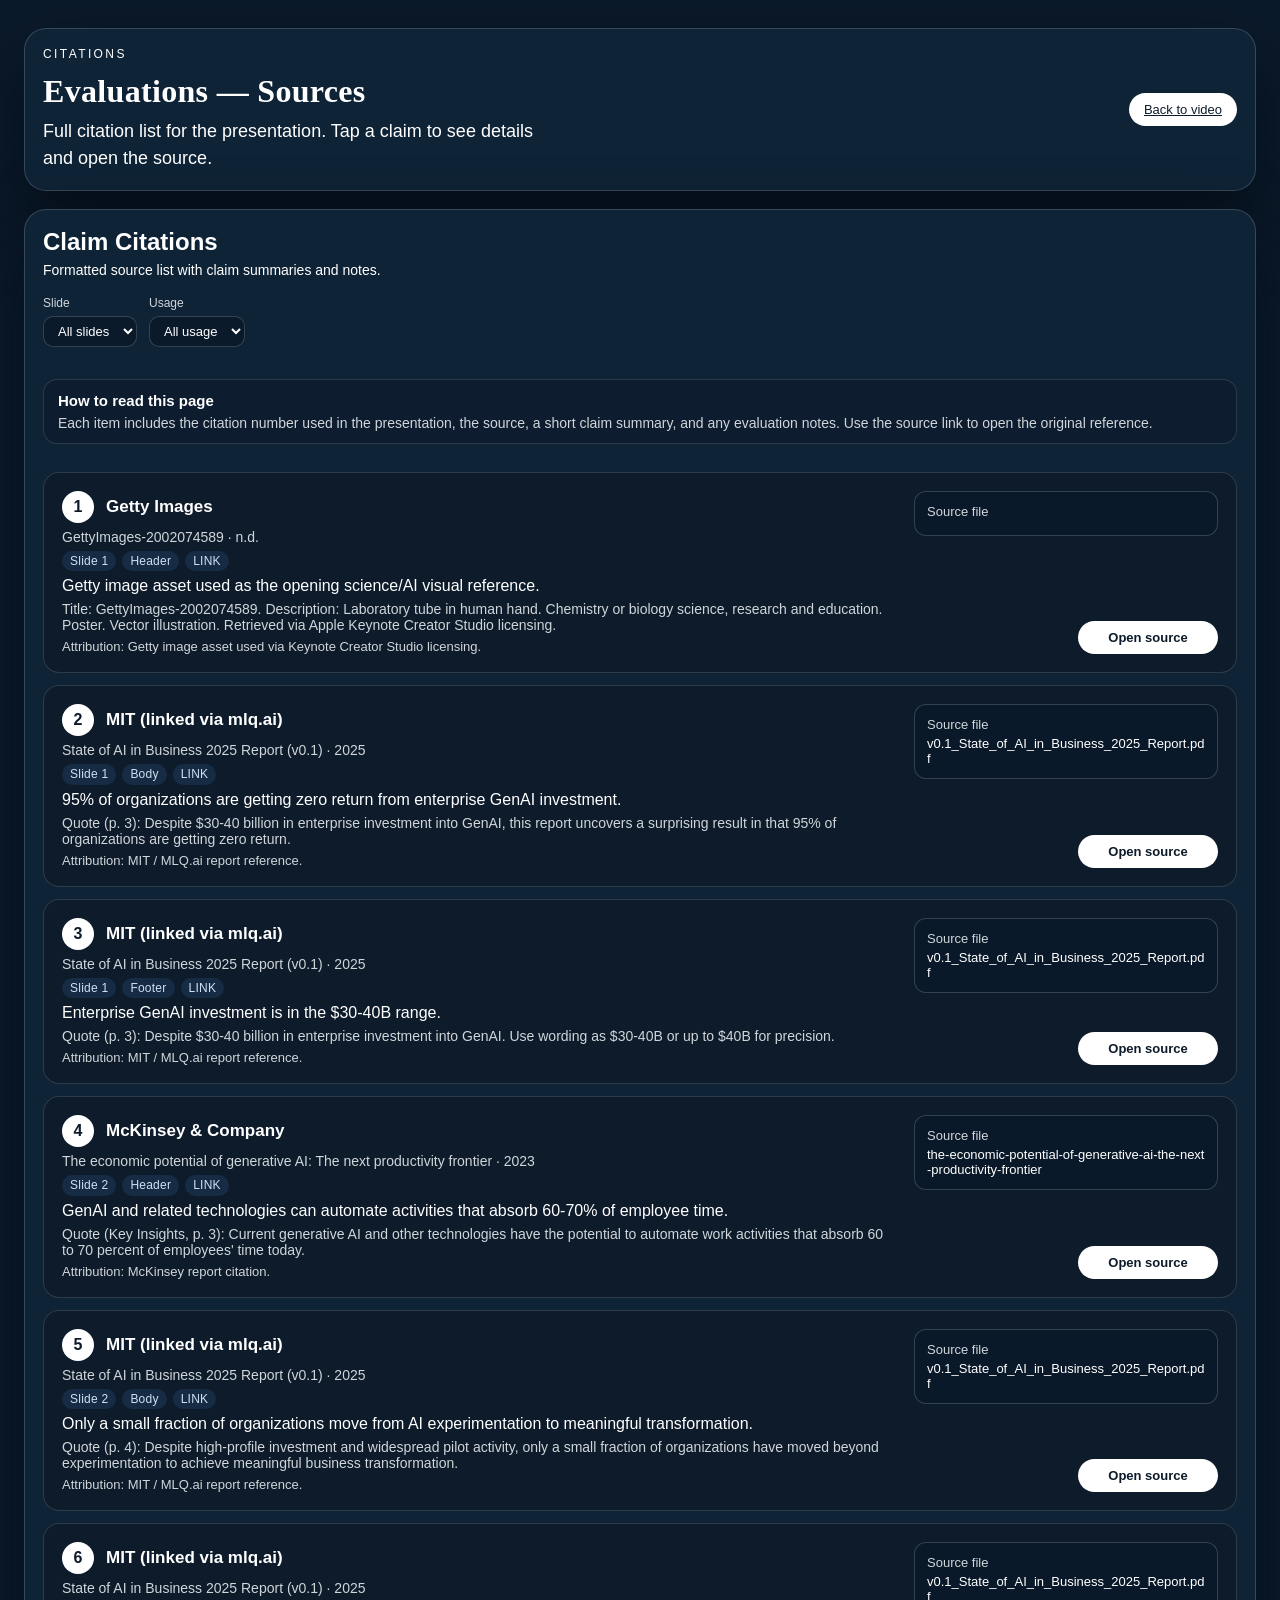
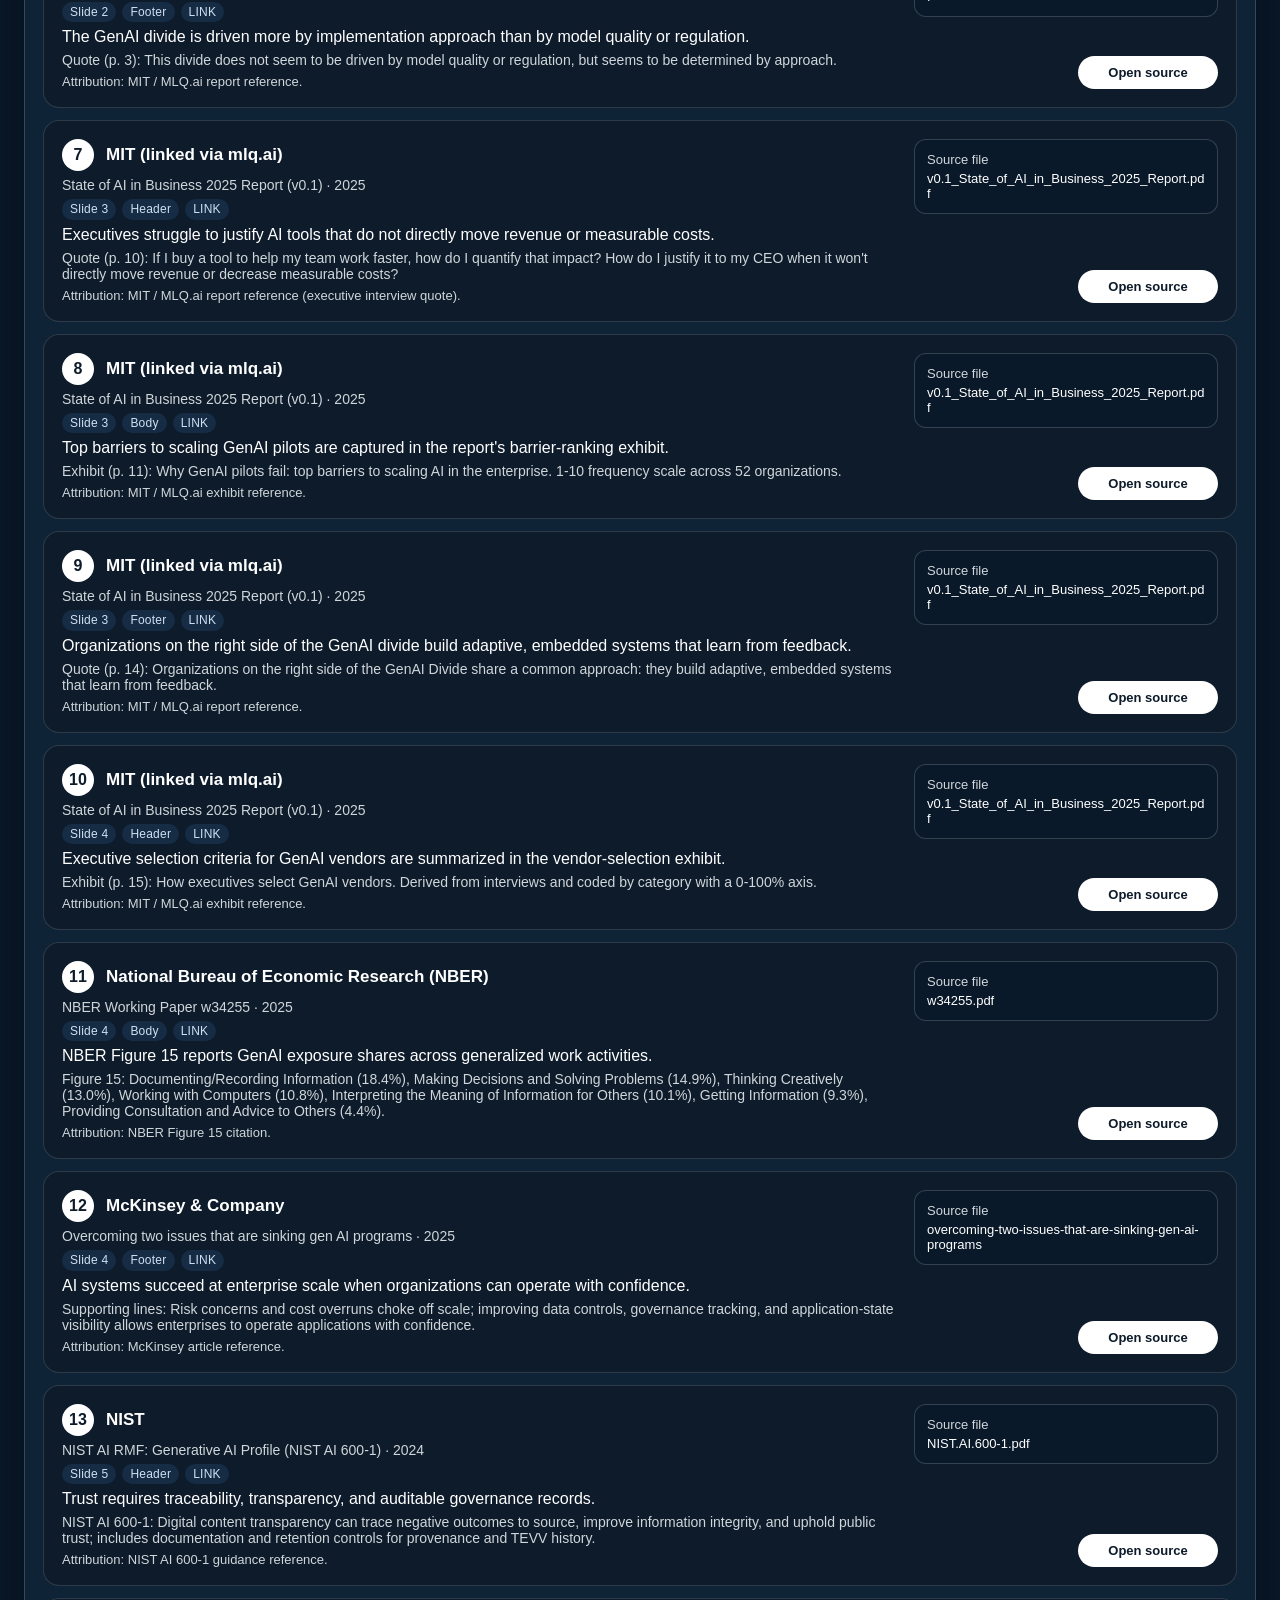
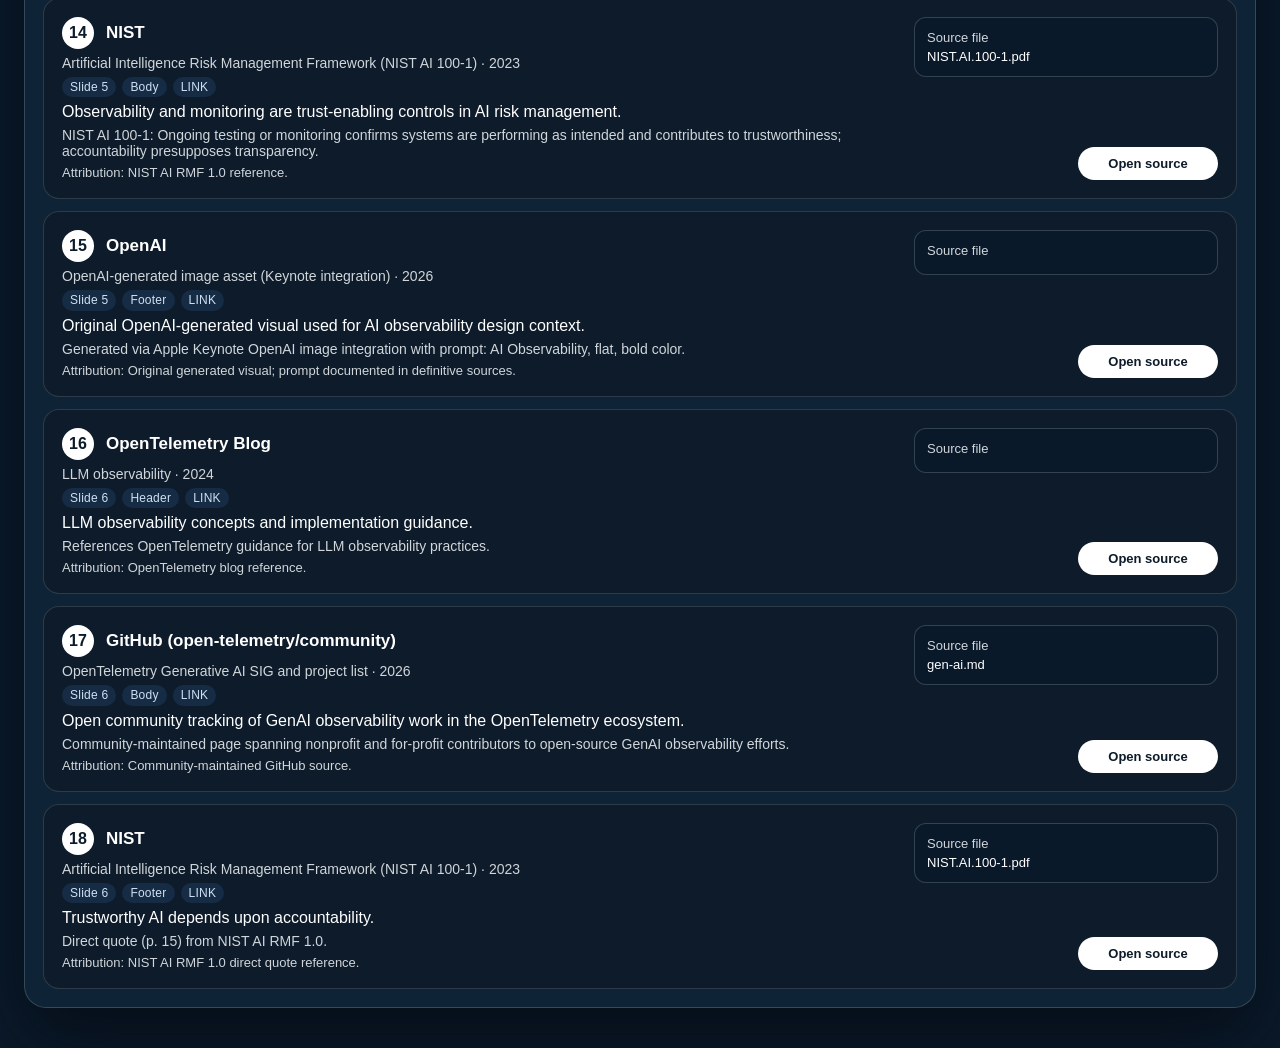
==== citations.html @ cf355430 "first commit" ====
<!doctype html>
<html lang="en">
  <head>
    <meta charset="utf-8" />
    <meta name="viewport" content="width=device-width, initial-scale=1" />
    <title>Evaluations Citations — Sources</title>
    <link rel="stylesheet" href="styles.css" />
  </head>
  <body>
    <div class="page">
      <header class="hero card">
        <div>
          <p class="eyebrow">Citations</p>
          <h1>Evaluations — Sources</h1>
          <p class="lead">
            Full citation list for the presentation. Tap a claim to see details and open
            the source.
          </p>
        </div>
        <div class="hero-meta">
          <a class="pill" href="index.html">Back to video</a>
        </div>
      </header>

      <main class="content">
        <section class="citations citations-page card" style="grid-column: 1 / -1;">
          <div class="citations-header citations-page-header">
            <h2>Claim Citations</h2>
            <p class="subtle">Formatted source list with claim summaries and notes.</p>
          </div>
          <div class="citation-filters" id="citation-filters">
            <label class="filter-field">
              <span>Slide</span>
              <select id="filter-slide">
                <option value="all">All slides</option>
              </select>
            </label>
            <label class="filter-field">
              <span>Usage</span>
              <select id="filter-usage">
                <option value="all">All usage</option>
              </select>
            </label>
          </div>
          <div class="citation-description citations-page-description">
            <h3>How to read this page</h3>
            <p>
              Each item includes the citation number used in the presentation, the source,
              a short claim summary, and any evaluation notes. Use the source link to
              open the original reference.
            </p>
          </div>
          <ul class="citation-simple citations-page-list" id="citation-simple"></ul>
        </section>
      </main>
    </div>

    <script src="citations-data.js"></script>
    <script src="script.js"></script>
  </body>
</html>
---- styles.css ----
:root {
  color-scheme: only light;
  --ink-black: #0d1b2a;
  --steel-blue: #4482c5;
  --ash-grey: #adbabd;
  --blaze-orange: #f75c03;
  --bg: #0b1a2b;
  --panel: #0f2336;
  --ink: var(--ink-black);
  --text: #ffffff;
  --muted: #d0d6da;
  --accent: var(--blaze-orange);
  --stroke: rgba(173, 186, 189, 0.25);
  --shadow: 0 30px 70px rgba(3, 8, 14, 0.65);
  --radius: 22px;
}

* {
  box-sizing: border-box;
}

html {
  scroll-behavior: smooth;
}

body {
  margin: 0;
  font-family: "SF Pro Text", "SF Pro Display", "Helvetica Neue", Arial, sans-serif;
  color: var(--text);
  background: var(--bg);
  min-height: 100vh;
}

.page {
  max-width: 100%;
  margin: 0 auto;
  padding: 28px 24px 40px;
}

.card {
  background: var(--panel);
  border-radius: var(--radius);
  border: 1px solid var(--stroke);
  box-shadow: var(--shadow);
  padding: 18px;
  animation: rise 0.7s ease both;
}

.site-header {
  display: flex;
  align-items: center;
  justify-content: space-between;
  gap: 16px;
  margin-bottom: 18px;
}

.header-actions {
  display: flex;
  gap: 12px;
  flex-wrap: wrap;
}

.card,
.card h1,
.card h2,
.card h3,
.card p {
  color: var(--text);
}

.hero {
  display: flex;
  align-items: center;
  justify-content: space-between;
  gap: 24px;
}

.eyebrow {
  text-transform: uppercase;
  letter-spacing: 0.2em;
  font-size: 12px;
  margin: 0 0 12px;
  color: var(--muted);
}

h1 {
  font-family: "Hoefler Text", "Hoefler", "Times New Roman", serif;
  font-size: 32px;
  margin: 0 0 8px;
  letter-spacing: 0.01em;
}

.lead {
  font-size: 18px;
  line-height: 1.5;
  margin: 0;
  max-width: 520px;
}

.hero-meta {
  display: flex;
  flex-direction: column;
  gap: 12px;
  align-items: flex-end;
}

.pill {
  background: #ffffff;
  color: #0d1b2a;
  padding: 8px 14px;
  border-radius: 999px;
  font-size: 13px;
  border: 1px solid rgba(255, 255, 255, 0.7);
}

.content {
  display: grid;
  grid-template-columns: minmax(0, 3fr) minmax(0, 1fr);
  gap: 16px;
  margin-top: 18px;
}

.video-panel {
  display: flex;
  flex-direction: column;
  gap: 12px;
  animation-delay: 0.15s;
  max-height: 80vh;
}

.citations-panel {
  max-height: 80vh;
  overflow: hidden;
  min-height: 0;
}

.video-header {
  display: flex;
  align-items: baseline;
  justify-content: space-between;
}

.video-wrap {
  border-radius: 18px;
  overflow: hidden;
  border: 1px solid var(--stroke);
  background: #0b1624;
}

video {
  width: 100%;
  display: block;
  background: #0b1624;
  max-height: 80vh;
}

.hint {
  margin: 0;
  font-size: 14px;
  color: var(--muted);
}

.mono {
  font-family: "SFMono-Regular", "SF Pro Text", "JetBrains Mono", "Fira Code", monospace;
  background: rgba(173, 186, 189, 0.18);
  padding: 2px 6px;
  border-radius: 6px;
}

.citations {
  display: flex;
  flex-direction: column;
  gap: 12px;
  animation-delay: 0.25s;
}

.citations-header h2 {
  margin: 0 0 6px;
}

.subtle {
  margin: 0;
  color: var(--muted);
  font-size: 14px;
}

.citation-list {
  list-style: none;
  padding: 0;
  margin: 0;
  display: grid;
  gap: 8px;
}

.citations-panel .citation-list {
  flex: 1;
  min-height: 0;
  overflow-y: auto;
  padding-right: 6px;
}

.citations-page-list.citation-simple {
  list-style: none;
  padding: 0;
  margin: 0;
  display: grid;
  gap: 12px;
}

.citations-page-description.citation-description {
  margin: 8px 0 16px;
  padding: 12px 14px;
  border-radius: 14px;
  border: 1px solid rgba(173, 186, 189, 0.18);
  background: rgba(13, 27, 42, 0.55);
}

.citations-page .citation-filters {
  display: flex;
  gap: 12px;
  flex-wrap: wrap;
  margin: 6px 0 12px;
}

.citations-page .filter-field {
  display: grid;
  gap: 6px;
  font-size: 12px;
  color: var(--muted);
}

.citations-page .filter-field select {
  background: rgba(11, 26, 43, 0.9);
  border: 1px solid var(--stroke);
  border-radius: 10px;
  color: var(--text);
  padding: 6px 10px;
  font-size: 13px;
}

.citations-page .simple-empty {
  padding: 12px 0;
  color: var(--muted);
  font-size: 13px;
}

.citations-page-description.citation-description h3 {
  margin: 0 0 6px;
  font-size: 15px;
}

.citations-page-description.citation-description p {
  margin: 0;
  font-size: 14px;
  color: var(--muted);
}

.citations-page .simple-card {
  background: rgba(13, 27, 42, 0.85);
  border: 1px solid rgba(173, 186, 189, 0.2);
  border-radius: 16px;
  padding: 18px;
  display: grid;
  grid-template-columns: minmax(0, 2fr) minmax(0, 1fr);
  gap: 16px;
  align-items: start;
}

.citations-page .simple-card--focus {
  border-color: #ffffff;
  box-shadow: 0 0 0 2px rgba(255, 255, 255, 0.15), 0 12px 30px rgba(3, 8, 14, 0.6);
}

.citations-page .simple-card--link {
  grid-template-columns: minmax(0, 2.2fr) minmax(0, 0.8fr);
}

.citations-page .simple-card--image {
  grid-template-columns: minmax(0, 2fr) minmax(0, 1fr);
}

.citations-page .simple-header {
  display: grid;
  grid-template-columns: auto auto 1fr;
  gap: 12px;
  align-items: center;
}

.citations-page .simple-logo {
  width: 30px;
  height: 30px;
  border-radius: 8px;
  background: rgba(255, 255, 255, 0.08);
  padding: 4px;
  object-fit: contain;
}

.citations-page .simple-number {
  width: 32px;
  height: 32px;
  border-radius: 50%;
  background: #ffffff;
  color: #0d1b2a;
  display: grid;
  place-items: center;
  font-weight: 600;
}

.citations-page .simple-source-name {
  font-size: 17px;
  font-weight: 600;
  color: var(--text);
}

.citations-page .simple-title {
  font-size: 14px;
  color: var(--muted);
}

.citations-page .simple-claim {
  margin: 0;
  font-size: 16px;
  color: var(--text);
}

.citations-page .simple-info {
  display: grid;
  gap: 6px;
  align-content: start;
}

.citations-page .simple-notes {
  margin: 0;
  font-size: 14px;
  color: var(--muted);
}

.citations-page .simple-subtitle {
  margin: 0;
  font-size: 14px;
  color: var(--muted);
}

.citations-page .simple-meta-row {
  display: flex;
  flex-wrap: wrap;
  gap: 6px;
  align-items: center;
}

.citations-page .simple-chip {
  padding: 3px 8px;
  border-radius: 999px;
  background: rgba(68, 130, 197, 0.16);
  color: #cfe0f3;
  font-size: 12px;
  letter-spacing: 0.02em;
  line-height: 1.2;
  white-space: nowrap;
  align-self: flex-start;
}

.citations-page .simple-attribution {
  margin: 0;
  font-size: 13px;
  color: var(--muted);
}

.citations-page .simple-image {
  width: 100%;
  aspect-ratio: 4 / 3;
  object-fit: cover;
  border-radius: 12px;
  border: 1px solid var(--stroke);
  display: block;
  background: rgba(11, 26, 43, 0.8);
}

.citations-page .simple-aside {
  display: flex;
  flex-direction: column;
  gap: 10px;
  height: 100%;
}

.citations-page .simple-file {
  border: 1px solid var(--stroke);
  border-radius: 12px;
  padding: 12px;
  background: rgba(11, 26, 43, 0.9);
  font-size: 13px;
  color: var(--muted);
}

.citations-page .simple-file-name {
  font-size: 13px;
  color: var(--text);
  margin-top: 4px;
  word-break: break-all;
}

.citations-page .simple-link {
  display: inline-flex;
  align-items: center;
  justify-content: center;
  gap: 6px;
  padding: 8px 14px;
  border-radius: 999px;
  background: #ffffff;
  border: 1px solid rgba(255, 255, 255, 0.7);
  color: #0d1b2a;
  font-size: 13px;
  font-weight: 600;
  text-decoration: none;
  width: 140px;
  align-self: flex-end;
  margin-top: auto;
}

.citations-page .simple-link:hover {
  border-color: rgba(247, 92, 3, 0.6);
}

@media (max-width: 900px) {
  .citations-page .simple-card {
    grid-template-columns: 1fr;
  }
}

.citation-cards {
  display: grid;
  grid-template-columns: repeat(auto-fit, minmax(240px, 1fr));
  gap: 12px;
  margin-top: 8px;
}

.citation-card {
  background: rgba(13, 27, 42, 0.9);
  border: 1px solid var(--stroke);
  border-radius: 16px;
  padding: 12px;
  display: grid;
  gap: 8px;
}

.citation-number {
  width: 36px;
  height: 36px;
  border-radius: 10px;
  background: rgba(247, 92, 3, 0.18);
  color: var(--blaze-orange);
  display: grid;
  place-items: center;
  font-weight: 600;
}

.citation-title {
  margin: 0;
  font-size: 16px;
}

.citation-claim {
  margin: 0;
  font-size: 14px;
  color: var(--text);
}

.citation-notes {
  margin: 0;
  font-size: 13px;
  color: var(--muted);
}

.citation-actions {
  display: flex;
  gap: 8px;
  flex-wrap: wrap;
}

.citation-item {
  width: 100%;
  text-align: left;
  border: 1px solid var(--stroke);
  background: rgba(11, 26, 43, 0.95);
  border-radius: 14px;
  padding: 10px 12px;
  cursor: pointer;
  display: grid;
  grid-template-columns: auto 1fr;
  align-items: center;
  gap: 4px;
  transition: transform 0.2s ease, border-color 0.2s ease, background 0.2s ease;
}

.citation-logo {
  width: 28px;
  height: 28px;
  border-radius: 8px;
  background: rgba(255, 255, 255, 0.08);
  padding: 4px;
  object-fit: contain;
}

.citation-meta {
  display: grid;
  gap: 2px;
}

.citation-item:hover,
.citation-item:focus-visible {
  border-color: rgba(68, 130, 197, 0.6);
  background: rgba(68, 130, 197, 0.16);
  transform: translateY(-1px);
}

.citation-item.active {
  border-color: rgba(247, 92, 3, 0.7);
  background: rgba(247, 92, 3, 0.14);
}

.citation-item .time {
  font-size: 12px;
  color: var(--muted);
}

.citation-item .text {
  font-size: 15px;
  font-weight: 600;
  color: var(--text);
}

.citation-detail {
  border-top: 1px solid var(--stroke);
  padding-top: 12px;
  display: grid;
  gap: 12px;
  grid-template-columns: minmax(0, 2fr) minmax(0, 1fr);
}

.citation-detail.has-image {
  align-items: stretch;
}

.citation-detail:not(.has-image) {
  grid-template-columns: 1fr;
}

.detail-content {
  display: grid;
  gap: 6px;
}

.detail-title {
  margin: 0 0 4px;
  font-size: 16px;
  font-weight: 600;
}

.detail-source {
  margin: 0;
  font-family: "Hoefler Text", "Hoefler", "Times New Roman", serif;
  color: var(--muted);
}

.detail-meta {
  margin: 0;
  font-size: 13px;
  color: var(--muted);
}

.detail-notes {
  margin: 0 0 6px;
  font-size: 14px;
}

.detail-attribution {
  margin: 0 0 8px;
  font-size: 13px;
  color: var(--muted);
}

.detail-source-row {
  display: grid;
  grid-template-columns: auto 1fr;
  gap: 10px;
  align-items: center;
  margin: 4px 0 6px;
  color: var(--steel-blue);
}

.detail-source-block {
  display: grid;
  gap: 2px;
}

.detail-logo {
  width: 32px;
  height: 32px;
  border-radius: 10px;
  background: rgba(255, 255, 255, 0.08);
  padding: 5px;
  object-fit: contain;
}

.detail-image-wrap {
  grid-column: 2;
  aspect-ratio: 4 / 3;
  overflow: hidden;
  border-radius: 12px;
  border: 1px solid var(--stroke);
  align-self: start;
}

.detail-image {
  width: 100%;
  height: 100%;
  object-fit: cover;
  object-position: center;
}

.detail-actions {
  display: flex;
  flex-wrap: nowrap;
  gap: 10px;
  align-items: center;
}

.detail-link {
  display: inline-block;
  padding: 5px 10px;
  border-radius: 999px;
  background: #ffffff;
  color: #0d1b2a;
  font-weight: 600;
  font-size: 12px;
  text-decoration: none;
  border: 1px solid rgba(255, 255, 255, 0.6);
}

.detail-link:hover {
  border-color: rgba(247, 92, 3, 0.6);
}

.detail-link-secondary {
  margin-left: 12px;
}

@keyframes rise {
  from {
    opacity: 0;
    transform: translateY(12px);
  }
  to {
    opacity: 1;
    transform: translateY(0);
  }
}

@media (max-width: 900px) {
  .hero {
    flex-direction: column;
    align-items: flex-start;
  }

  .site-header {
    flex-direction: column;
    align-items: flex-start;
  }

  .hero-meta {
    align-items: flex-start;
    flex-direction: row;
    flex-wrap: wrap;
  }

  .content {
    grid-template-columns: 1fr;
  }
}

@media (prefers-reduced-motion: reduce) {
  * {
    animation-duration: 0.01ms !important;
    animation-iteration-count: 1 !important;
    transition: none !important;
  }
}
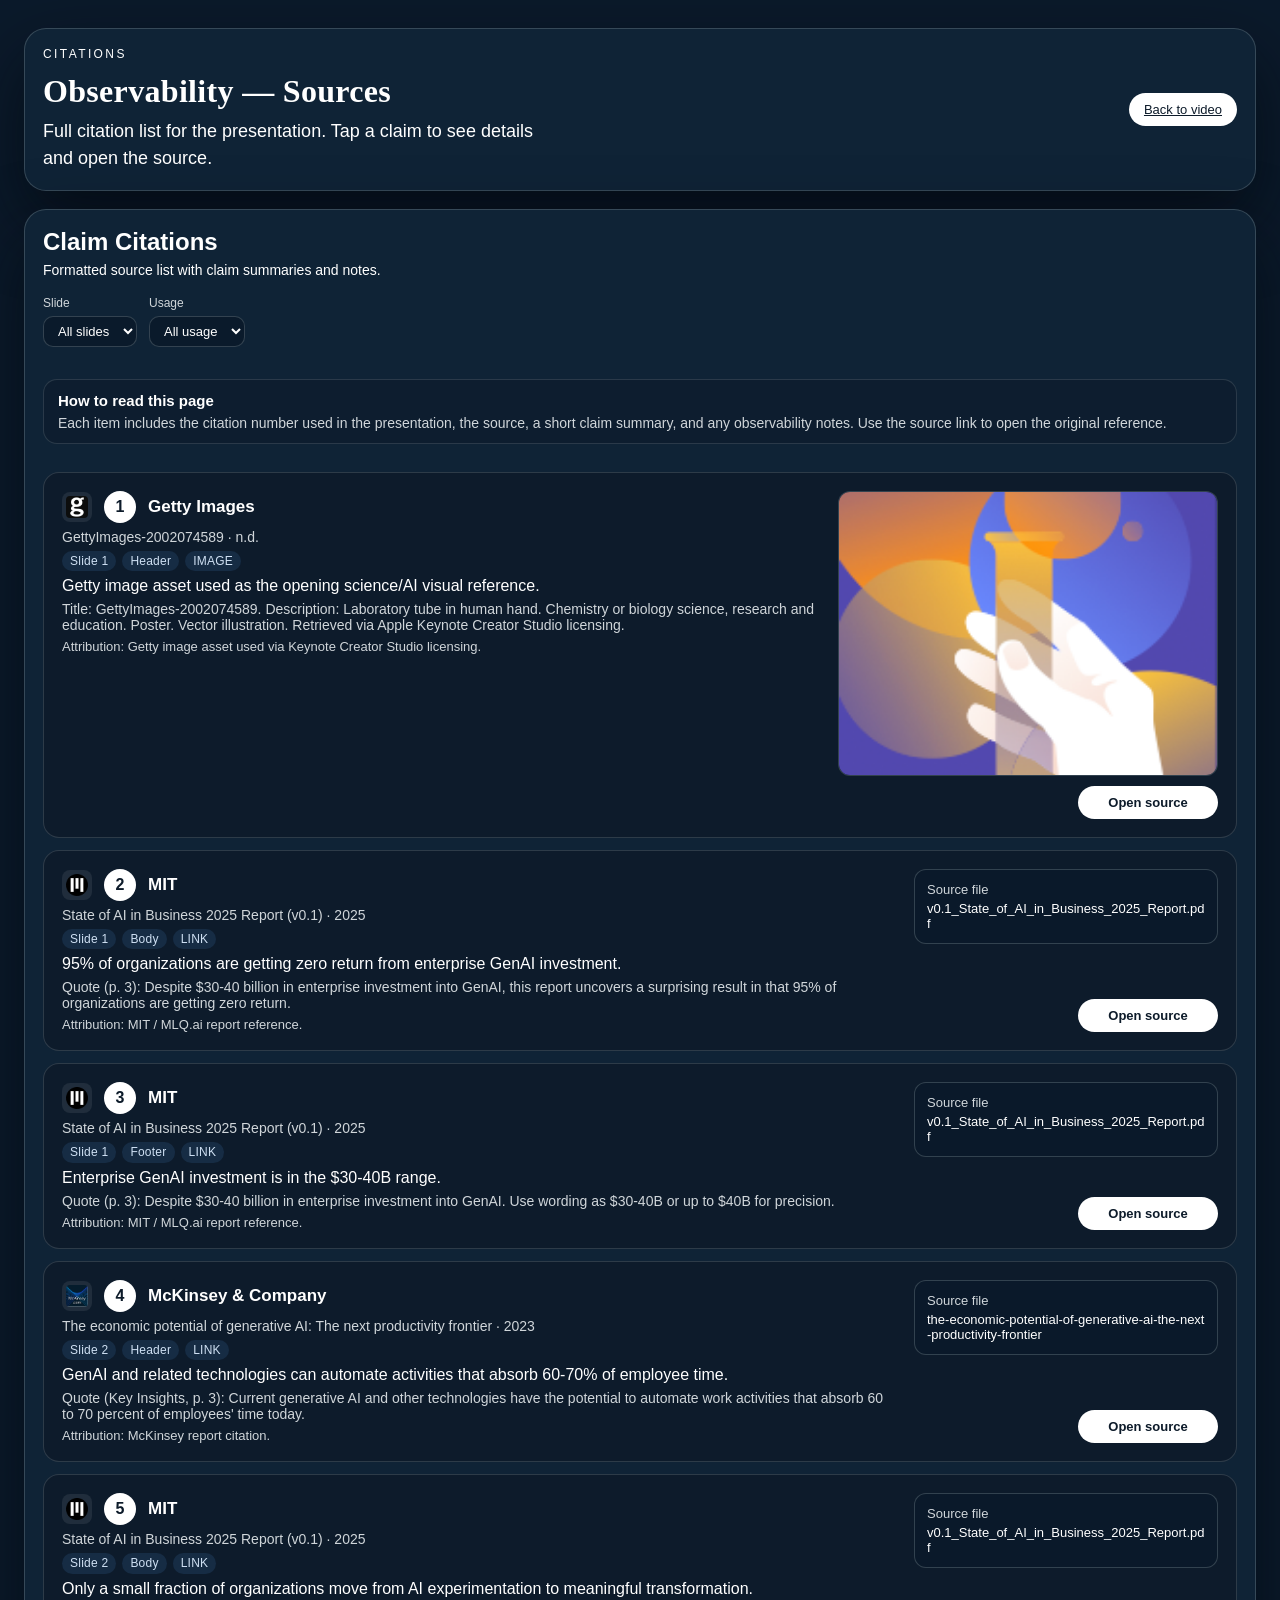
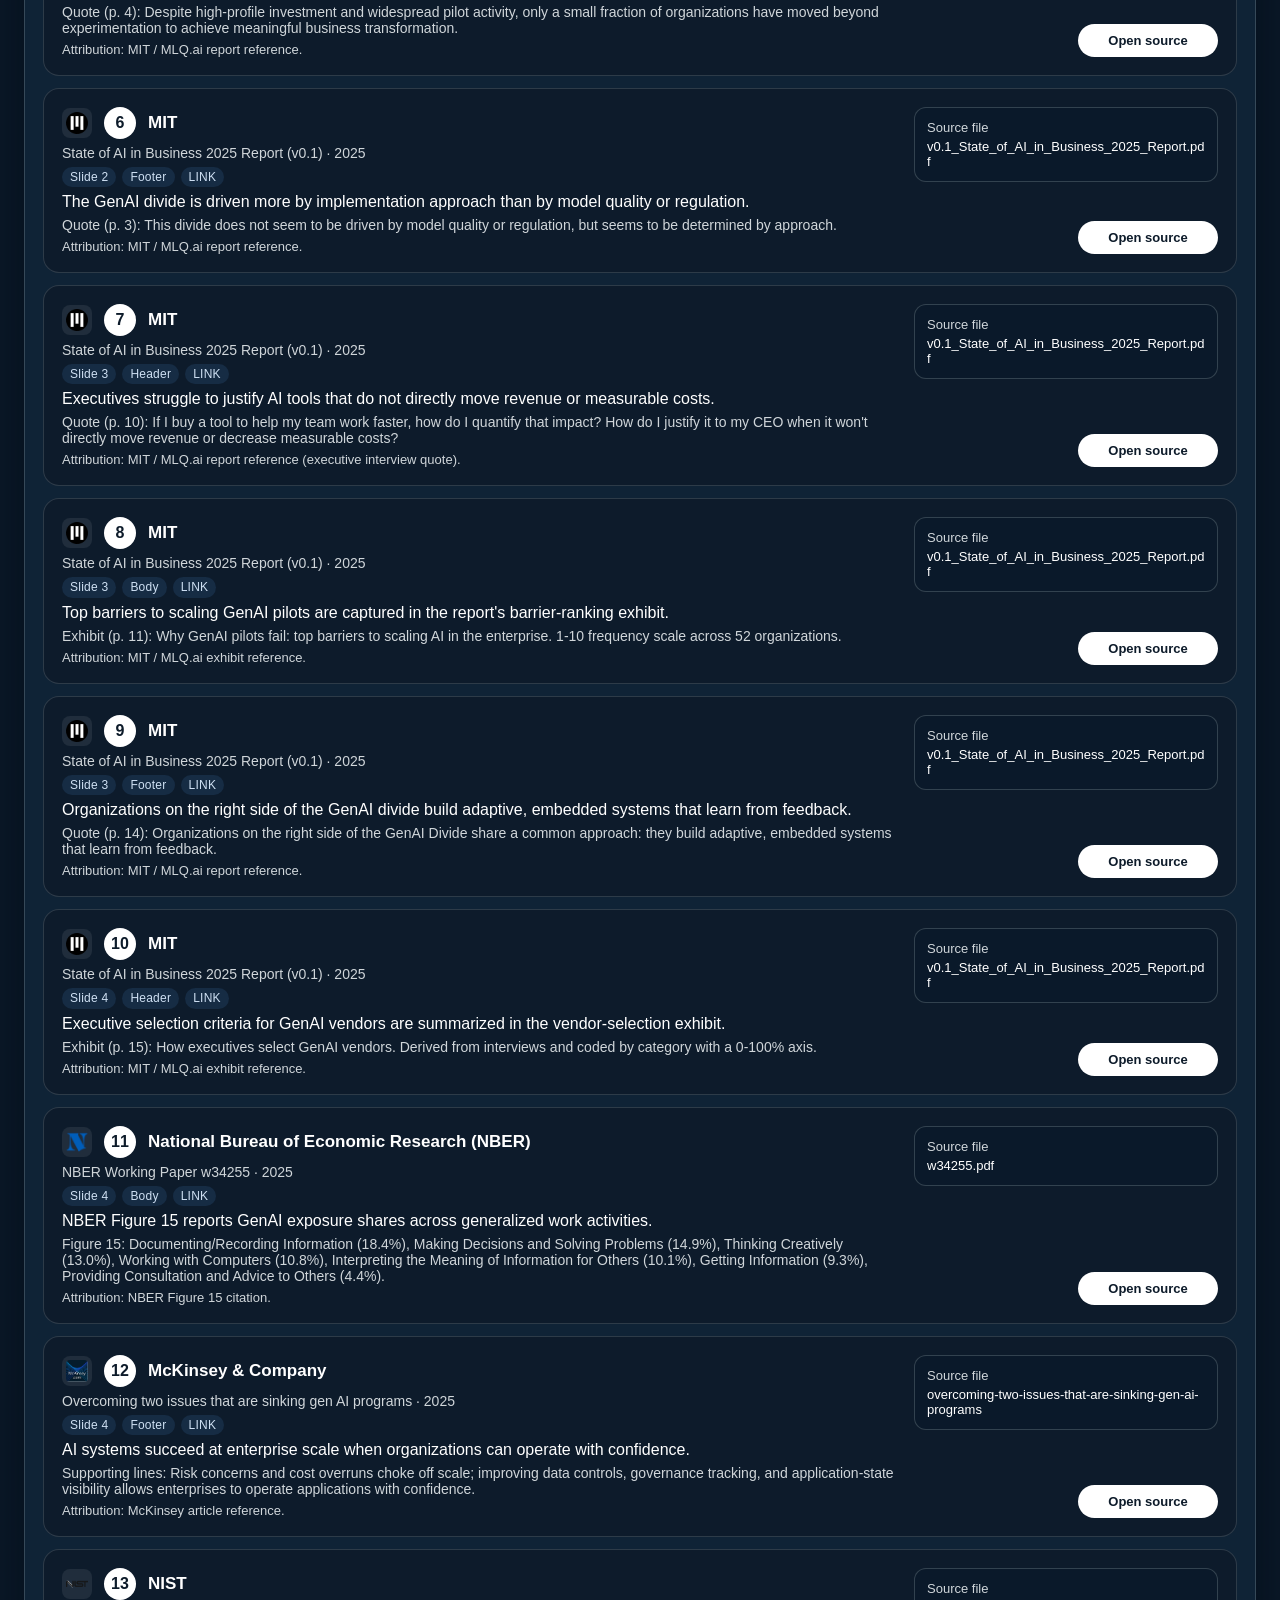
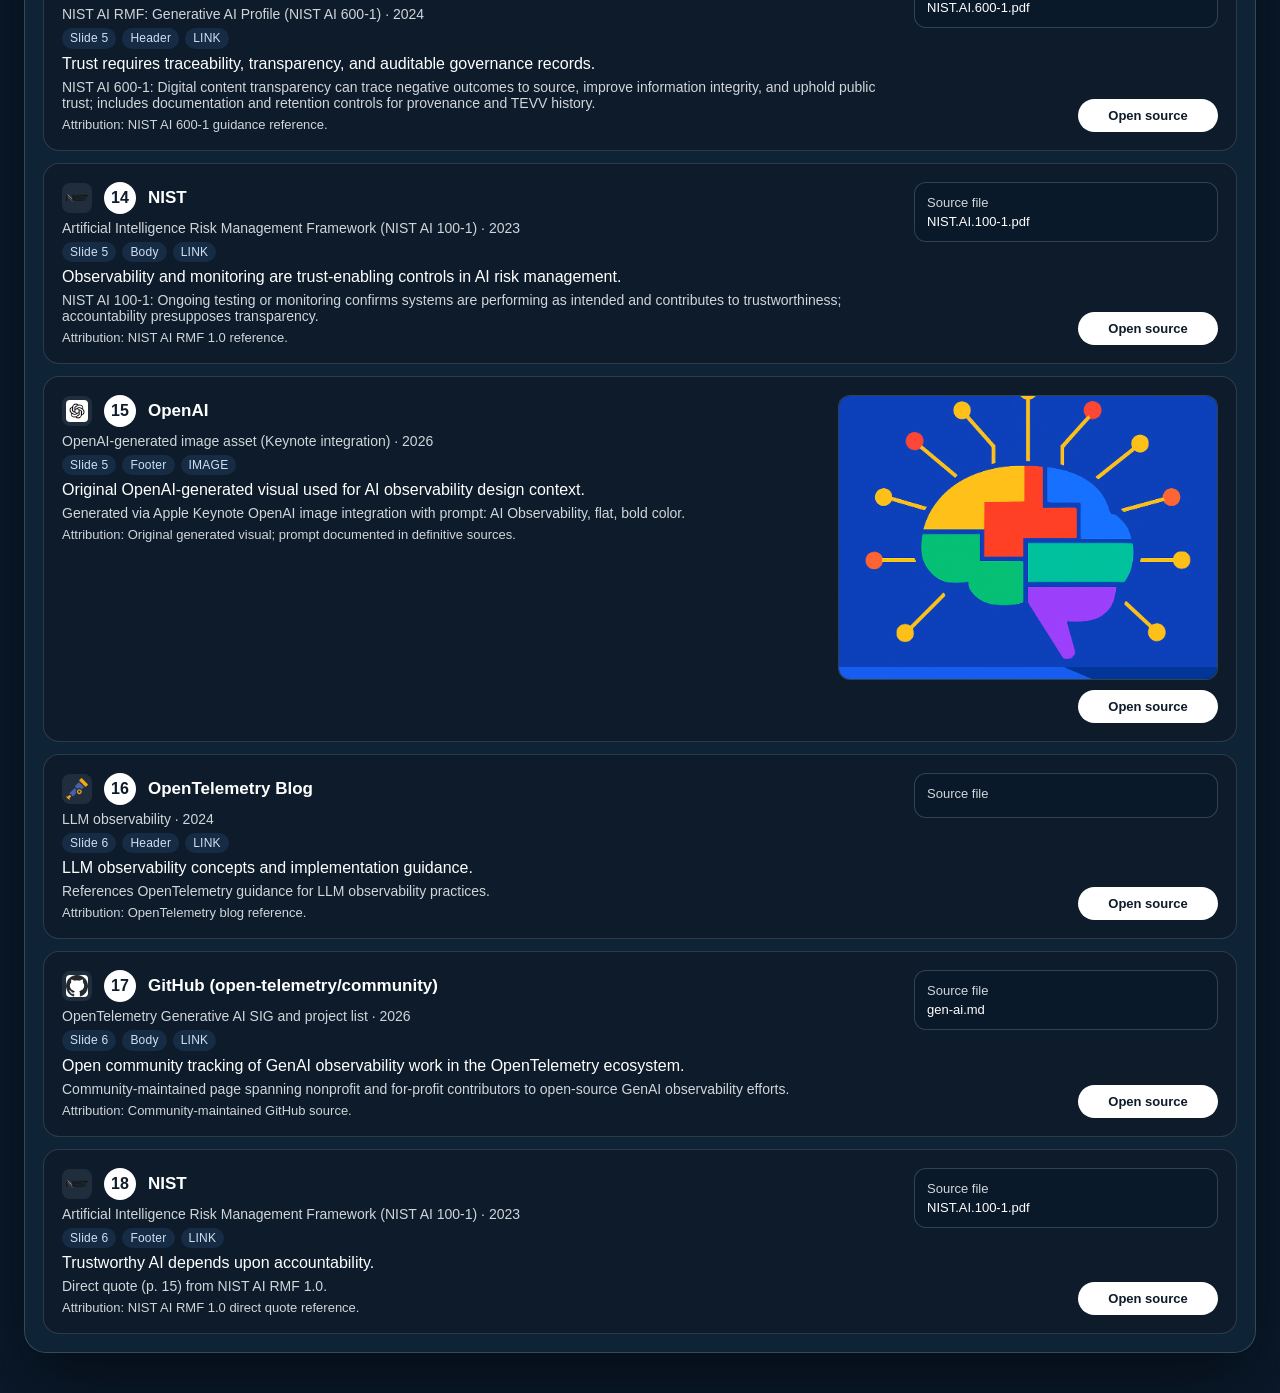
==== commit 3e798080: "Refactor code structure for improved readability and maintainability" ====
--- a/citations.html
+++ b/citations.html
@@ -3,7 +3,7 @@
   <head>
     <meta charset="utf-8" />
     <meta name="viewport" content="width=device-width, initial-scale=1" />
-    <title>Evaluations Citations — Sources</title>
+    <title>Observability Citations — Sources</title>
     <link rel="stylesheet" href="styles.css" />
   </head>
   <body>
@@ -11,7 +11,7 @@
       <header class="hero card">
         <div>
           <p class="eyebrow">Citations</p>
-          <h1>Evaluations — Sources</h1>
+          <h1>Observability — Sources</h1>
           <p class="lead">
             Full citation list for the presentation. Tap a claim to see details and open
             the source.
@@ -46,7 +46,7 @@
             <h3>How to read this page</h3>
             <p>
               Each item includes the citation number used in the presentation, the source,
-              a short claim summary, and any evaluation notes. Use the source link to
+              a short claim summary, and any observability notes. Use the source link to
               open the original reference.
             </p>
           </div>
